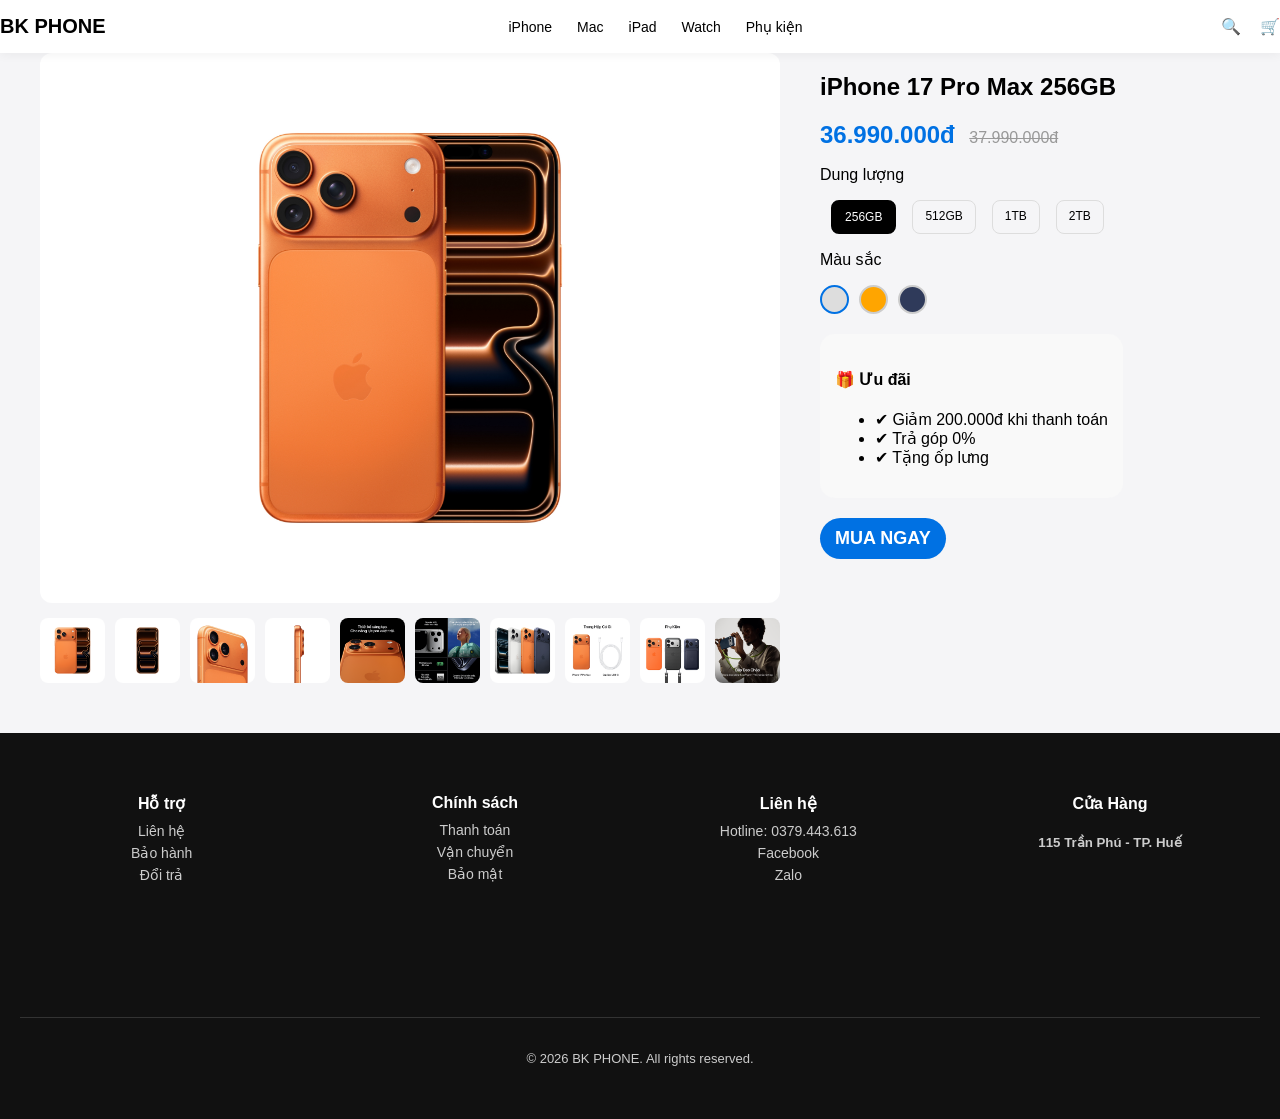
==== product.html @ 1f0dc80d "update UI" ====
<!DOCTYPE html>
<html lang="vi">
<head>
  <meta charset="UTF-8">
  <title>BK PHONE - iPhone Đà Nẵng</title>
  <link rel="stylesheet" href="style.css">
</head>

<body>

<!-- HEADER -->
<header class="header">
  <div class="header-container">

    <div class="logo">BK PHONE</div>

    <nav class="nav">
      <a href="#">iPhone</a>
      <a href="#">Mac</a>
      <a href="#">iPad</a>
      <a href="#">Watch</a>
      <a href="#">Phụ kiện</a>
    </nav>

    <div class="actions">
      <span>🔍</span>
      <span>🛒</span>
    </div>

  </div>
</header>

<section class="product-detail">
  <div class="product-container">

    <!-- LEFT -->
    <div class="product-left">

      <div class="main-img-box">
        <img src="images/IP17/1.jpeg" id="main-img">
      </div>

      <!-- THUMB -->
      <div class="thumb-list">
        <img src="images/IP17/1.jpeg">
        <img src="images/IP17/2.jpeg">
        <img src="images/IP17/3.jpeg">
        <img src="images/IP17/4.jpeg">
        <img src="images/IP17/5.jpeg">
        <img src="images/IP17/6.jpeg">
        <img src="images/IP17/7.jpeg">
        <img src="images/IP17/8.jpeg">
        <img src="images/IP17/9.jpeg">
        <img src="images/IP17/10.jpeg">
      </div>

    </div>

    <!-- RIGHT -->
    <div class="product-right">

      <h1>iPhone 17 Pro Max 256GB</h1>

      <!-- PRICE -->
      <div class="price-box">
        <span class="new-price">36.990.000đ</span>
        <span class="old-price">37.990.000đ</span>
      </div>

      <!-- STORAGE -->
      <div class="option">
        <p>Dung lượng</p>
        <div class="storage">
          <span class="active">256GB</span>
          <span>512GB</span>
          <span>1TB</span>
          <span>2TB</span>
        </div>
      </div>

      <!-- COLOR -->
      <div class="option">
        <p>Màu sắc</p>
        <div class="colors">
          <span class="color active" style="background:#ddd;"></span>
          <span class="color" style="background:orange;"></span>
          <span class="color" style="background:#2f3a5a;"></span>
        </div>
      </div>

      <!-- ƯU ĐÃI -->
      <div class="promo-box">
        <h4>🎁 Ưu đãi</h4>
        <ul>
          <li>✔ Giảm 200.000đ khi thanh toán</li>
          <li>✔ Trả góp 0%</li>
          <li>✔ Tặng ốp lưng</li>
        </ul>
      </div>

      <!-- BUTTON -->
      <button class="buy-main">MUA NGAY</button>

    </div>

  </div>
</section>


<!-- CHUYỂN ĐỘNG ẢNH -->
<script>
document.querySelectorAll('.thumb-list img').forEach(img => {
  img.onclick = () => {
    document.getElementById('main-img').src = img.src;

    document.querySelectorAll('.thumb-list img')
      .forEach(i => i.classList.remove('active'));

    img.classList.add('active');
  }
});
</script>


<!-- FOOTER -->
<footer class="footer">
  <div class="footer-container">
    <div class="footer-col">
      <h4>Hỗ trợ</h4>
      <p>Liên hệ</p>
      <p>Bảo hành</p>
      <p>Đổi trả</p>
    </div>

    <div class="footer-col">
      <h4>Chính sách</h4>
      <p>Thanh toán</p>
      <p>Vận chuyển</p>
      <p>Bảo mật</p>
    </div>

    <div class="footer-col">
      <h4>Liên hệ</h4>
      <p>Hotline: 0379.443.613</p>
      <p>Facebook</p>
      <p>Zalo</p>
    </div>
    <div class="footer-col map-col">
  <h4>Cửa Hàng</h4>
  <h5>115 Trần Phú - TP. Huế </h5>
  <iframe 
    src="https://www.google.com/maps/embed?pb=!1m18!1m12!1m3!1d3826.470863350983!2d107.58815087576544!3d16.451678529084784!2m3!1f0!2f0!3f0!3m2!1i1024!2i768!4f13.1!3m3!1m2!1s0x3141a14414b93f39%3A0x653a0df5e198de70!2zMTE1IFRy4bqnbiBQaMO6LCBQaMaw4bubYyBWxKluaCwgSHXhur8sIFZp4buHdCBOYW0!5e0!3m2!1svi!2s!4v1774356234163!5m2!1svi!2s"
    height="120px" 
    style="border:0; border-radius:10px;"
    loading="lazy">
  </iframe>
</div>

  </div>

  <div class="footer-bottom">
    <p>© 2026 BK PHONE. All rights reserved.</p>
  </div>
</footer>

</body>
</html>
---- style.css ----
.header {
  background: black;
  color: rgb(0, 0, 0);
  padding: 12px 0;
  position: sticky;
  top: 0;
  z-index: 1000;
}

.header-container {
  max-width: 1400px;
  margin: auto;
  display: flex;
  align-items: center;
  justify-content: space-between;
}

.hero {
  background: #f5f5f7;
  width: 100%;
}

.hero-container {
  width: 100%;
  max-width: 1400px;
  margin: auto;
  display: flex;
  align-items: center;
  justify-content: space-between;
}

.hero-text h1 {
  font-size: 40px;
  font-weight: bold;
}

.hero-text p {
  margin: 15px 0;
  font-size: 18px;
}

.hero-btn {
  padding: 10px 20px;
  border-radius: 999px;
  border: 1px solid black;
  background: transparent;
  cursor: pointer;
}

.hero::after {
  content: "● ● ● ●";
  display: block;
  text-align: center;
  margin-top: 20px;
  color: #ccc;
}

.hero-img img {
  width: 100%;
  max-width: 100%;
}

.logo {
  font-weight: bold;
  font-size: 20px;
}

.nav {
  display: flex;
  gap: 25px;
}

.nav a {
  color: rgb(0, 0, 0);
  text-decoration: none;
  font-size: 14px;
}

.nav a:hover {
  color: #aaa;
}

.actions span {
  margin-left: 15px;
  cursor: pointer;
}



/* layout chính */
.main-layout {
  max-width: 1400px;
  margin: 0 auto;
  padding: 0 10px;
}

/* container bên trong */
.container {
  max-width: 1200px;
  margin: 0 auto;
  width: 100%;
}


body {
  margin: 0;
  font-family: Arial;
  background: #f5f5f7;
}

/* container */
.container {
  width: 90%;
  margin: auto;
}

/* header */
.header {
  background: white;
  padding: 15px 0;
  box-shadow: 0 2px 10px rgba(0,0,0,0.05);
  position: sticky;
  top: 0;
  z-index: 100;
}

.logo {
  display: inline-block;
}

.search {
  float: right;
  padding: 8px;
}

/* banner */
.banner {
  text-align: center;
  padding: 50px 0;
}

.banner h2 {
  font-size: 30px;
}

/* products */
.products .container {
  display: flex;
  gap: 20px;
}

/* card */
.card {
  background: white;
  padding: 20px;
  border-radius: 16px;
  text-align: center;
  transition: 0.3s;
}

.card:hover {
  transform: translateY(-5px);
  box-shadow: 0 10px 25px rgba(0,0,0,0.1);
}

.card img {
  width: 100%;
  height: 200px;
  object-fit: contain;
}

.card h3 {
  font-size: 16px;
}

.price {
  font-size: 16px;
}

.price {
  color: red;
  font-weight: bold;
}

button {
  background: black;
  color: white;
  padding: 10px;
  border: none;
  border-radius: 8px;
  cursor: pointer;
  font-size: 14px;
}

/* footer */
.footer {
  text-align: center;
  padding: 20px;
  background: white;
  margin-top: 40px;
}
/* giảm giá */
.badge {
  position: absolute;
  background: red;
  color: white;
  padding: 5px 10px;
  border-radius: 10px;
  top: 10px;
  left: 10px;
  font-size: 12px;
}

.card {
  position: relative;
}

button {
  background: black;
  color: white;
  padding: 10px 15px;
  border-radius: 999px;
  transition: 0.3s;
}

button:hover {
  background: #333;
}

.section-title {
  margin: 40px 0 10px;
  font-size: 22px;
  font-weight: bold;
}

.grid {
  display: grid;
  grid-template-columns: repeat(auto-fit, minmax(260px, 1fr));
  gap: 25px; /* tăng khoảng cách cho thoáng */
}

.section-title {
  text-align: center;
  margin: 40px 0 20px;
}

.card {
  min-height: 300px;
  display: flex;
  flex-direction: column;
  justify-content: space-between;
}

.storage {
  display: flex;
  justify-content: center;
  gap: 8px;
  margin: 10px 0;
  flex-wrap: wrap;
}

.storage span {
  border: 1px solid #ddd;
  padding: 5px 10px;
  border-radius: 8px;
  font-size: 12px;
  cursor: pointer;
  transition: 0.2s;
}

/* hover */
.storage span:hover {
  border-color: black;
}

/* chọn */
.storage span.active {
  background: black;
  color: white;
  border-color: black;
}

/* FOOTER */
.footer {
  background: #111;
  color: #ccc;
  margin-top: 50px;
  padding-top: 40px;
}

.footer-container {
  max-width: 1400px;
  margin: auto;
  display: grid;
  grid-template-columns: repeat(4, 1fr);
  gap: 30px;
}

.footer-col h3,
.footer-col h4 {
  color: white;
  margin-bottom: 10px;
}

.footer-col p {
  font-size: 14px;
  margin: 6px 0;
  cursor: pointer;
}

.footer-col p:hover {
  color: white;
}

/* bottom */
.footer-bottom {
  text-align: center;
  padding: 20px;
  border-top: 1px solid #333;
  margin-top: 20px;
  font-size: 13px;
}

/* product */

.product-container {
  max-width: 1200px;
  margin: auto;
  display: flex;
  gap: 40px;
}

/* LEFT */
.main-img-box {
  width: 740px;
  height: 550px;
  background: #ffffff;
  border-radius: 12px;

  display: flex;
  align-items: center;
  justify-content: center;
}

.main-img-box img {
  max-width: 100%;
  max-height: 100%;

}

.thumb-list {
  display: flex;
  gap: 10px;
  justify-content: center; /* căn giữa */
  margin-top: 15px;
}

.thumb-list img {
  width: 65px;
  height: 65px;
  object-fit: cover;   /* fix ảnh lệch */
  border-radius: 8px;
  cursor: pointer;
}
.thumb-list img.active {
  border: 2px solid #1482ff;
}

/* RIGHT */
.product-right h1 {
  font-size: 24px;
}

.price-box {
  margin: 10px 0;
}

.new-price {
  color: #0071e3;
  font-size: 24px;
  font-weight: bold;
}

.old-price {
  text-decoration: line-through;
  margin-left: 10px;
  color: #999;
}

/* OPTION */
.storage span {
  border: 1px solid #ddd;
  padding: 8px 12px;
  margin-right: 8px;
  border-radius: 8px;
  cursor: pointer;
}

.storage .active {
  border: 2px solid #0071e3;
}

.colors {
  display: flex;
  gap: 10px;
}

.color {
  width: 25px;
  height: 25px;
  border-radius: 50%;
  border: 2px solid #ccc;
}

.color.active {
  border: 2px solid #0071e3;
}

/* PROMO */
.promo-box {
  background: #f9f9f9;
  padding: 15px;
  border-radius: 15px;
  margin: 20px 0;
}

/* BUTTON */
.buy-main {
  background: #0071e3;
  font-weight: bold;
  font-size: 18px;
  transition: 0.2s;
}

.buy-main:hover {
  transform: scale(1.03);
}
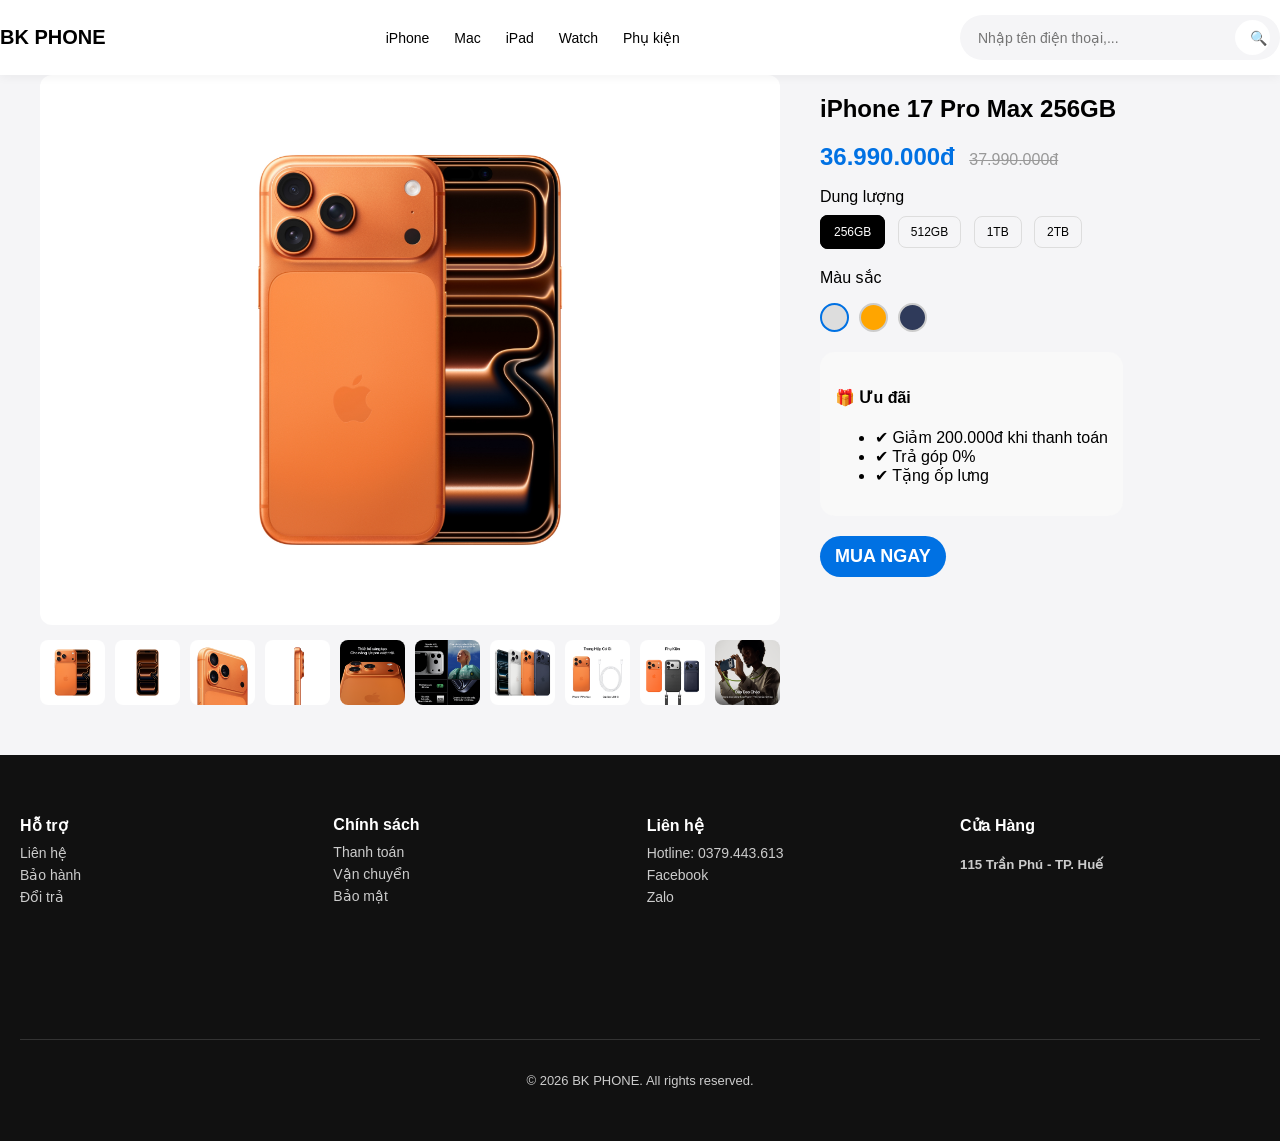
==== commit d558f8fc: "update giao dien + chat button" ====
--- a/product.html
+++ b/product.html
@@ -1,6 +1,7 @@
 <!DOCTYPE html>
 <html lang="vi">
 <head>
+  <meta name="viewport" content="width=device-width, initial-scale=1.0">
   <meta charset="UTF-8">
   <title>BK PHONE - iPhone Đà Nẵng</title>
   <link rel="stylesheet" href="style.css">
@@ -22,10 +23,10 @@
       <a href="#">Phụ kiện</a>
     </nav>
 
-    <div class="actions">
-      <span>🔍</span>
-      <span>🛒</span>
-    </div>
+    <div class="search-box">
+  <input type="text" placeholder="Nhập tên điện thoại,..." />
+  <button>🔍</button>
+</div>
 
   </div>
 </header>
--- a/style.css
+++ b/style.css
@@ -94,14 +94,6 @@
   padding: 0 10px;
 }
 
-/* container bên trong */
-.container {
-  max-width: 1200px;
-  margin: 0 auto;
-  width: 100%;
-}
-
-
 body {
   margin: 0;
   font-family: Arial;
@@ -110,8 +102,10 @@
 
 /* container */
 .container {
-  width: 90%;
+  width: 100%;
+  max-width: 1200px;
   margin: auto;
+  padding: 0 10px;
 }
 
 /* header */
@@ -143,12 +137,6 @@
   font-size: 30px;
 }
 
-/* products */
-.products .container {
-  display: flex;
-  gap: 20px;
-}
-
 /* card */
 .card {
   background: white;
@@ -170,7 +158,8 @@
 }
 
 .card h3 {
-  font-size: 16px;
+  font-size: 14px;
+  min-height: 40px; /* QUAN TRỌNG: giữ đều chiều cao */
 }
 
 .price {
@@ -211,10 +200,6 @@
   font-size: 12px;
 }
 
-.card {
-  position: relative;
-}
-
 button {
   background: black;
   color: white;
@@ -235,28 +220,17 @@
 
 .grid {
   display: grid;
-  grid-template-columns: repeat(auto-fit, minmax(260px, 1fr));
-  gap: 25px; /* tăng khoảng cách cho thoáng */
-}
-
+  grid-template-columns: repeat(4, 1fr);
+  gap: 20px;
+}
 .section-title {
   text-align: center;
   margin: 40px 0 20px;
 }
 
-.card {
-  min-height: 300px;
-  display: flex;
-  flex-direction: column;
-  justify-content: space-between;
-}
 
 .storage {
-  display: flex;
-  justify-content: center;
-  gap: 8px;
-  margin: 10px 0;
-  flex-wrap: wrap;
+min-height: 30px;
 }
 
 .storage span {
@@ -434,4 +408,198 @@
 
 .buy-main:hover {
   transform: scale(1.03);
-}+}
+
+.card {
+  background: white;
+  padding: 12px;
+  border-radius: 16px;
+  text-align: center;
+  display: flex;
+  flex-direction: column;
+  justify-content: space-between;
+  transition: 0.3s;
+}
+
+/*MOBILE */ 
+
+@media (max-width: 768px) {
+  .card {
+    min-height: auto;
+  }
+}
+
+@media (max-width: 768px) {
+  .grid {
+    display: grid !important;
+    grid-template-columns: repeat(2, 1fr) !important;
+    gap: 10px;
+  }
+}
+
+@media (max-width: 768px) {
+
+  .storage span {
+    padding: 4px 8px;
+    font-size: 12px;
+    margin: 2px;
+  }
+
+  .card button {
+    margin-right: 20px;
+    padding: 8px;
+    font-size: 13px;
+    border-radius: 20px;
+  }
+
+  .card h3 {
+    font-size: 14px;
+  }
+
+  .price {
+    margin: 10px;
+    font-size: 14px;
+  }
+
+  .card {
+    padding: 10px;
+    border-radius: 12px;
+  }
+
+  .card img {
+    width: 100%;
+    max-height: 140px;
+    object-fit: contain;
+  }
+  .buy-main {
+    position: fixed;
+    bottom: 10px;
+    left: 10px;
+    right: 10px;
+    z-index: 999;
+  }
+
+  .nav {
+    display: none;
+  }
+
+  .product-left,
+  .product-right {
+    width: 100%;
+  }
+
+  .main-img-box {
+    width: 100%;
+    height: auto;
+  }
+
+  .main-img-box img {
+    width: 100%;
+  }
+
+  .thumb-list {
+    justify-content: center;
+    flex-wrap: wrap;
+  }
+
+}
+
+@media (max-width: 768px) {
+
+  .footer-container {
+    grid-template-columns: repeat(2, 1fr);
+    gap: 20px;
+  }
+
+  .footer-col {
+    font-size: 13px;
+  }
+
+  /* map xuống dòng riêng */
+  .footer-col iframe {
+    width: 100%;
+    height: 150px;
+  }
+
+}
+
+.footer-container {
+  text-align: left;
+}
+
+
+/* ===== SEARCH BAR ===== */
+.search-box {
+  display: flex;
+  align-items: center;
+  background: #f5f5f7;
+  border-radius: 999px;
+  padding: 5px 10px;
+  width: 300px;
+}
+
+.search-box input {
+  border: none;
+  outline: none;
+  background: transparent;
+  flex: 1;
+  padding: 8px;
+  font-size: 14px;
+}
+
+.search-box button {
+  background: #ffffff;
+  border: none;
+  border-radius: 50%;
+  width: 35px;
+  height: 35px;
+  color: white;
+  cursor: pointer;
+}
+
+@media (max-width: 768px) {
+  .search-box {
+    width: 100%;
+    margin-top: 10px;
+  }
+
+  .header-container {
+    flex-direction: column;
+    align-items: flex-start;
+    gap: 10px;
+  }
+}
+
+
+/* ===== CONTACT FLOAT ===== */
+.contact-fixed {
+  position: fixed;
+  bottom: 20px;
+  right: 20px;
+  display: flex;
+  flex-direction: column;
+  gap: 12px;
+  z-index: 999;
+}
+
+.contact-fixed a {
+  width: 50px;
+  height: 50px;
+  border-radius: 50%;
+  background: white;
+  display: flex;
+  align-items: center;
+  justify-content: center;
+  box-shadow: 0 4px 10px rgba(0,0,0,0.2);
+  transition: 0.3s;
+}
+
+.contact-fixed img {
+  width: 28px;
+}
+
+.contact-fixed a:hover {
+  transform: scale(1.1);
+}
+
+
